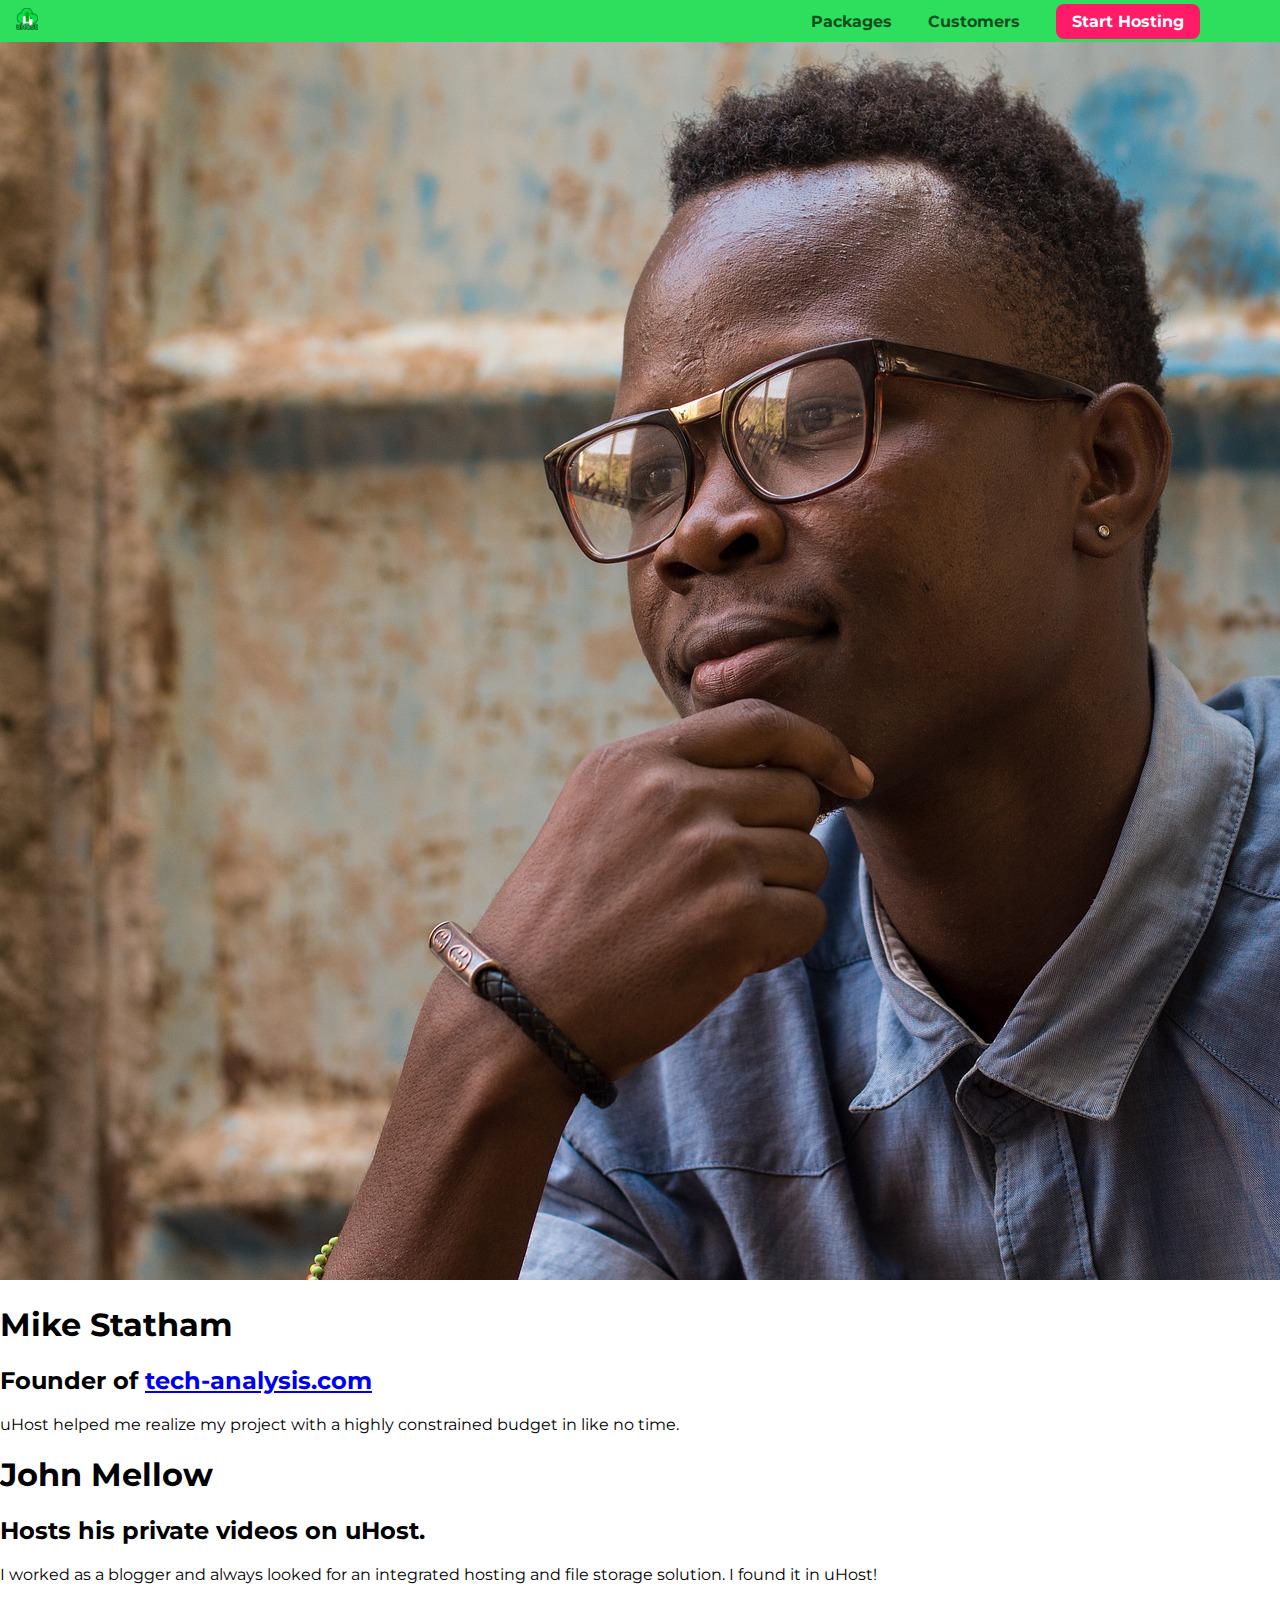
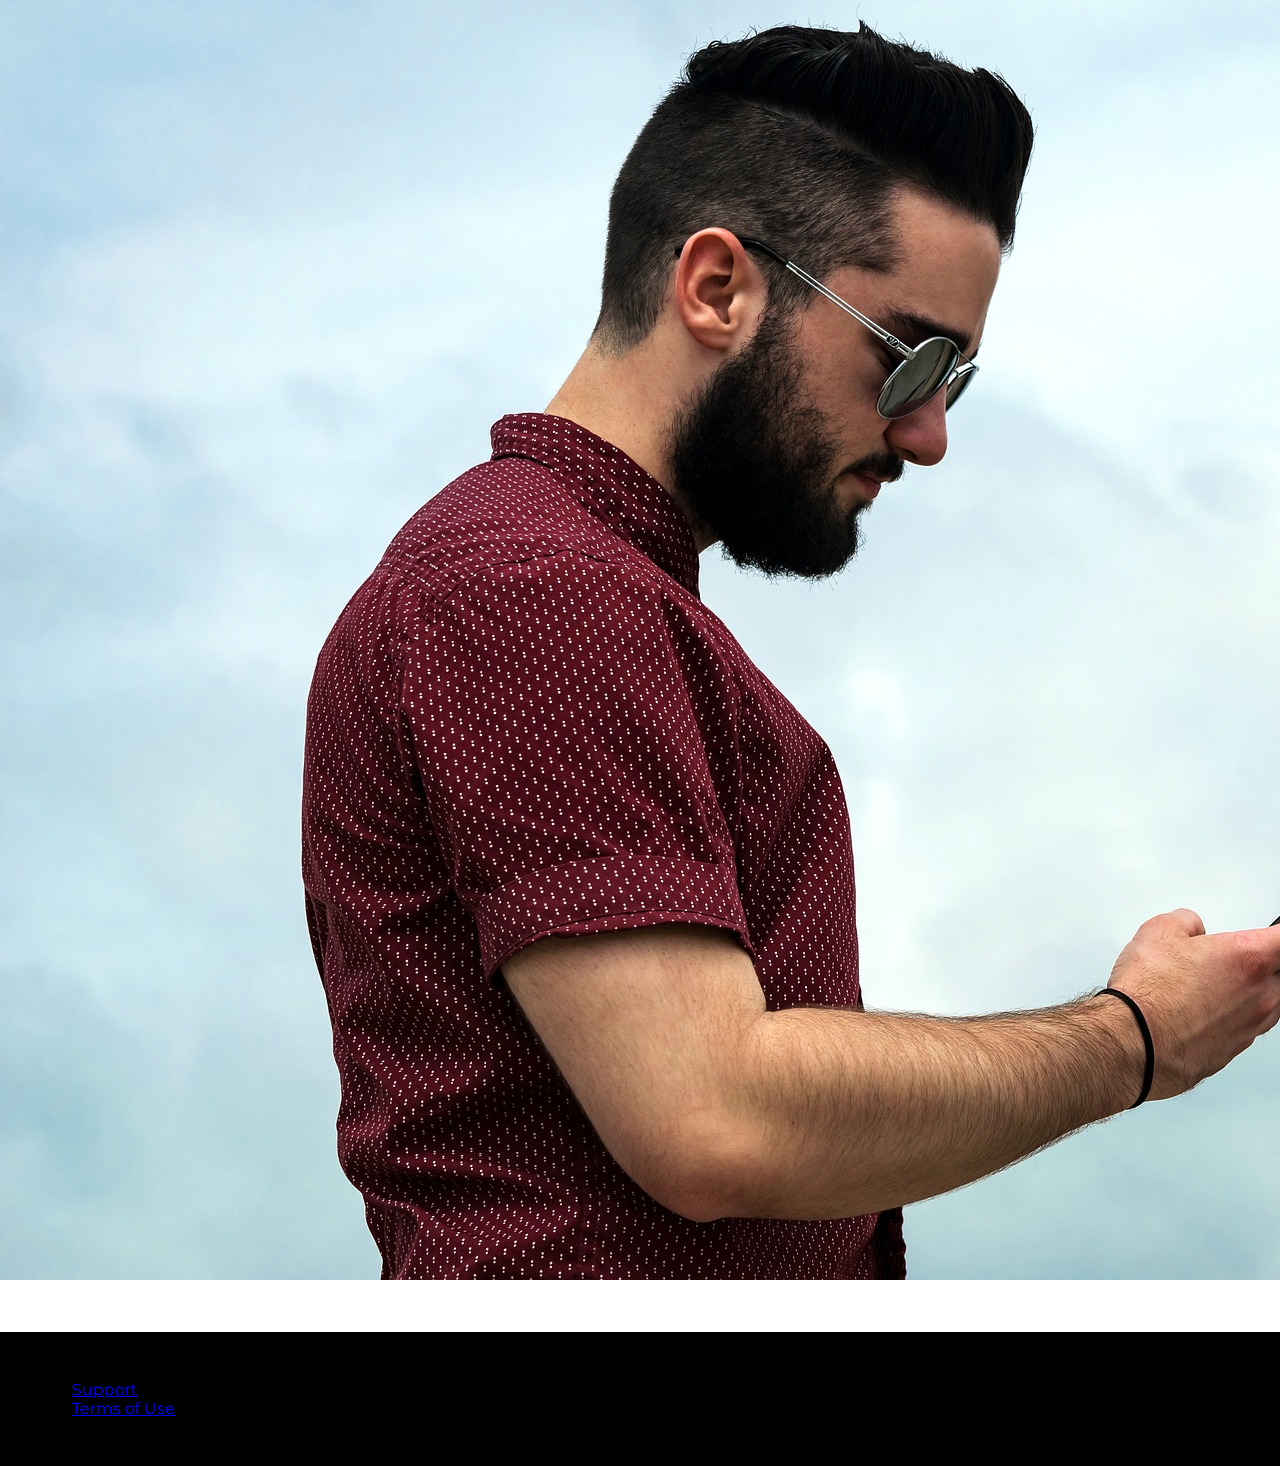
==== customers/index.html @ 9468f101 "Adding the customers page to our website" ====
<!DOCTYPE html>
<html lang="en">
  <head>
    <meta charset="UTF-8" />
    <meta name="viewport" content="width=device-width, initial-scale=1.0" />
    <meta http-equiv="X-UA-Compatible" content="ie=edge" />
    <title>uHost Customers</title>
    <link rel="shortcut icon" href="../favicon.png" />
    <link
      href="https://fonts.googleapis.com/css?family=Anton|Montserrat:400,700"
      rel="stylesheet"
    />
    <link rel="stylesheet" href="../shared.css" />
    <link rel="stylesheet" href="customers.css" />
  </head>

  <body>
    <header class="main-header">
      <div>
        <a href="index.html" class="main-header__brand">
          <img
            src="../images/uhost-icon.png"
            alt="uHost - Your favorite hosting company"
          />
        </a>
      </div>
      <nav class="main-nav">
        <ul class="main-nav__items">
          <li class="main-nav__item">
            <a href="packages/index.html">Packages</a>
          </li>
          <li class="main-nav__item">
            <a href="customers/index.html">Customers</a>
          </li>
          <li class="main-nav__item main-nav__item--cta">
            <a href="start-hosting/index.html">Start Hosting</a>
          </li>
        </ul>
      </nav>
    </header>
    <main>
      <div>
        <div class="testimonial" id="customer-1">
          <div class="testimonial__image-container">
            <img
              src="../images/customer-1.jpg"
              alt="Mike Statham - Customer"
              class="testimonial__image"
            />
          </div>
          <div class="testimonial__info">
            <h1 class="testimonial__name">Mike Statham</h1>
            <h2 class="testimonial__subtitle">
              Founder of
              <a href="tech-analysis.com">tech-analysis.com</a>
            </h2>
            <p class="testimonial__text">
              uHost helped me realize my project with a highly constrained
              budget in like no time.
            </p>
          </div>
        </div>
        <div class="testimonial" id="customer-2">
          <div class="testimonial__info">
            <h1 class="testimonial__name">John Mellow</h1>
            <h2 class="testimonial__subtitle">
              Hosts his private videos on uHost.
            </h2>
            <p class="testimonial__text">
              I worked as a blogger and always looked for an integrated hosting
              and file storage solution. I found it in uHost!
            </p>
          </div>
          <div class="testimonial__image-container">
            <img
              src="../images/customer-2.jpg"
              alt="John Mellow - Customer"
              class="testimonial__image"
            />
          </div>
        </div>
      </div>
    </main>
    <footer class="main-footer">
      <nav>
        <ul>
          <li>
            <a href="#">Support</a>
          </li>
          <li>
            <a href="#">Terms of Use</a>
          </li>
        </ul>
      </nav>
    </footer>
  </body>
</html>
---- shared.css ----
* {
  box-sizing: border-box;
}

body {
  font-family: "Montserrat", sans-serif;
  margin: 0;
}

.main-header {
  width: 100%;
  position: fixed;
  top: 0;
  left: 0;
  background: #2ddf5c;
  padding: 8px 16px;
  z-index: 1;
}

.main-header > div {
  display: inline-block;
  vertical-align: middle;
}

.main-header__brand {
  color: #0e4f1f;
  text-decoration: none;
  font-weight: bold;
  font-size: 22px;
  height: 22px;
  /* width: 20px; */
  display: inline-block;
}

.main-header__brand img {
  height: 100%;
  width: 100%;
}

.main-nav {
  display: inline-block;
  text-align: right;
  width: calc(100% - 74px);
  vertical-align: middle;
}

.main-nav__items {
  margin: 0;
  padding: 0;
  list-style: none;
}

.main-nav__item {
  display: inline-block;
  margin: 0 16px;
}

.main-nav__item a {
  text-decoration: none;
  color: #0e4f1f;
  font-weight: bold;
  padding: 3px 0;
}

.main-nav__item a:hover,
.main-nav__item a:active {
  color: white;
  border-bottom: 5px solid white;
}

.main-nav__item--cta a {
  color: white;
  background: #ff1b68;
  padding: 8px 16px;
  border-radius: 8px;
}

.main-nav__item--cta a:hover,
.main-nav__item--cta a:active {
  color: #ff1b68;
  background: white;
  border: none;
}

.main-footer {
  background: black;
  padding: 32px;
  margin-top: 48px;
}

.main-footer__links {
  list-style: none;
  margin: 0;
  padding: 0;
  text-align: center;
}

.main-footer__link {
  display: inline-block;
  margin: 0 16px;
}

.main-footer__link a {
  color: white;
  text-decoration: none;
}

.main-footer__link a:hover,
.main-footer__link a:active {
  color: #ccc;
}

.button {
  background: #0e4f1f;
  color: white;
  font: inherit;
  border: 1.5px solid #0e4f1f;
  padding: 8px;
  border-radius: 8px;
  font-weight: bold;
  cursor: pointer;
}

.button:hover,
.button:active {
  background: white;
  color: #0e4f1f;
}

.button:focus {
  outline: none;
}
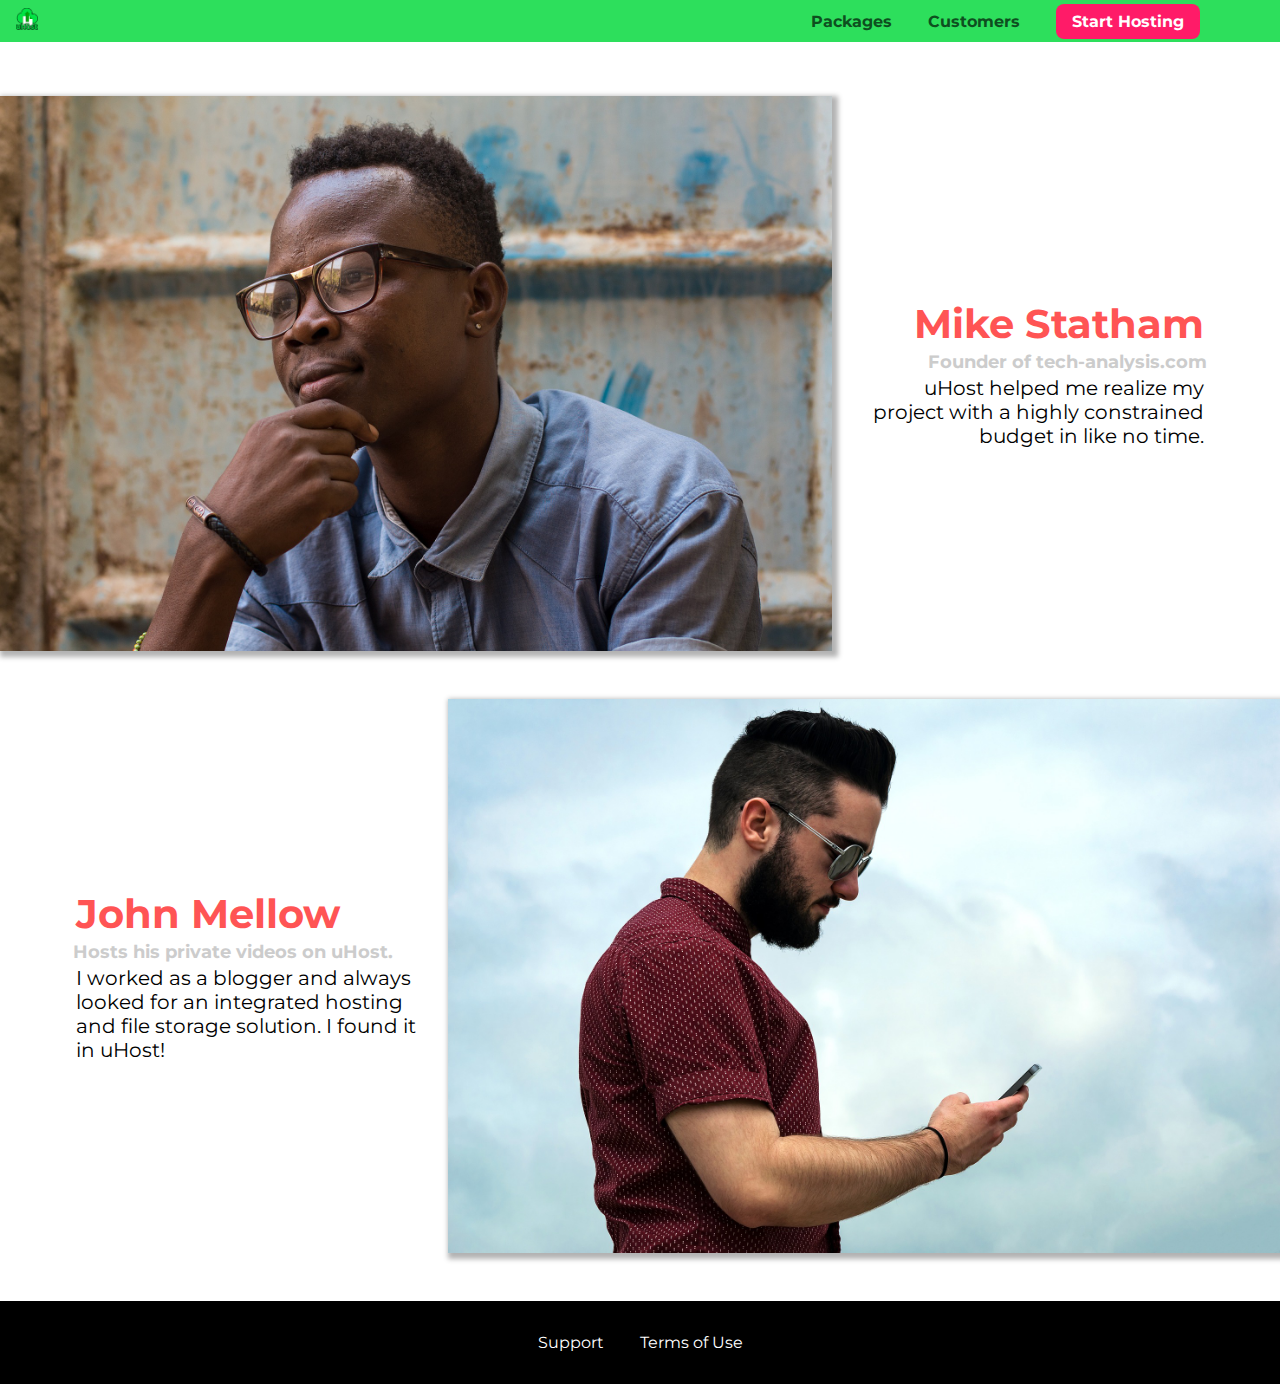
==== commit 7868859d: "Working on the image layout" ====
--- a/customers/index.html
+++ b/customers/index.html
@@ -83,11 +83,11 @@
     </main>
     <footer class="main-footer">
       <nav>
-        <ul>
-          <li>
+        <ul class="main-footer__links">
+          <li class="main-footer__link">
             <a href="#">Support</a>
           </li>
-          <li>
+          <li class="main-footer__link">
             <a href="#">Terms of Use</a>
           </li>
         </ul>
--- a/customers/customers.css
+++ b/customers/customers.css
@@ -0,0 +1,66 @@
+.testimonial {
+  font-size: 20px;
+  margin: 48px 0;
+}
+
+.testimonial__list {
+  width: 80%;
+  margin: auto;
+}
+
+.testimonial:first-of-type {
+  margin-top: 96px;
+}
+
+.testimonial__image-container {
+  width: 65%;
+  display: inline-block;
+  vertical-align: middle;
+  box-shadow: 3px 3px 5px 3px rgba(0, 0, 0, 0.3);
+}
+
+.testimonial__image {
+  width: 100%;
+  vertical-align: top;
+}
+
+.testimonial__info {
+  text-align: right;
+  padding: 14px;
+  display: inline-block;
+  vertical-align: middle;
+  width: 30%;
+}
+
+#customer-2.testimonial {
+  text-align: right;
+}
+
+#customer-2 .testimonial__info {
+  text-align: left;
+}
+
+.testimonial__name {
+  margin: 3px;
+  color: #ff5454;
+}
+
+.testimonial__subtitle {
+  margin: 0;
+  font-size: 18px;
+  color: #ccc;
+}
+
+.testimonial__subtitle a {
+  color: inherit;
+  text-decoration: none;
+}
+
+.testimonial__subtitle a:hover,
+.testimonial__subtitle a:active {
+  color: #7a7a7a;
+}
+
+.testimonial__text {
+  margin: 3px;
+}
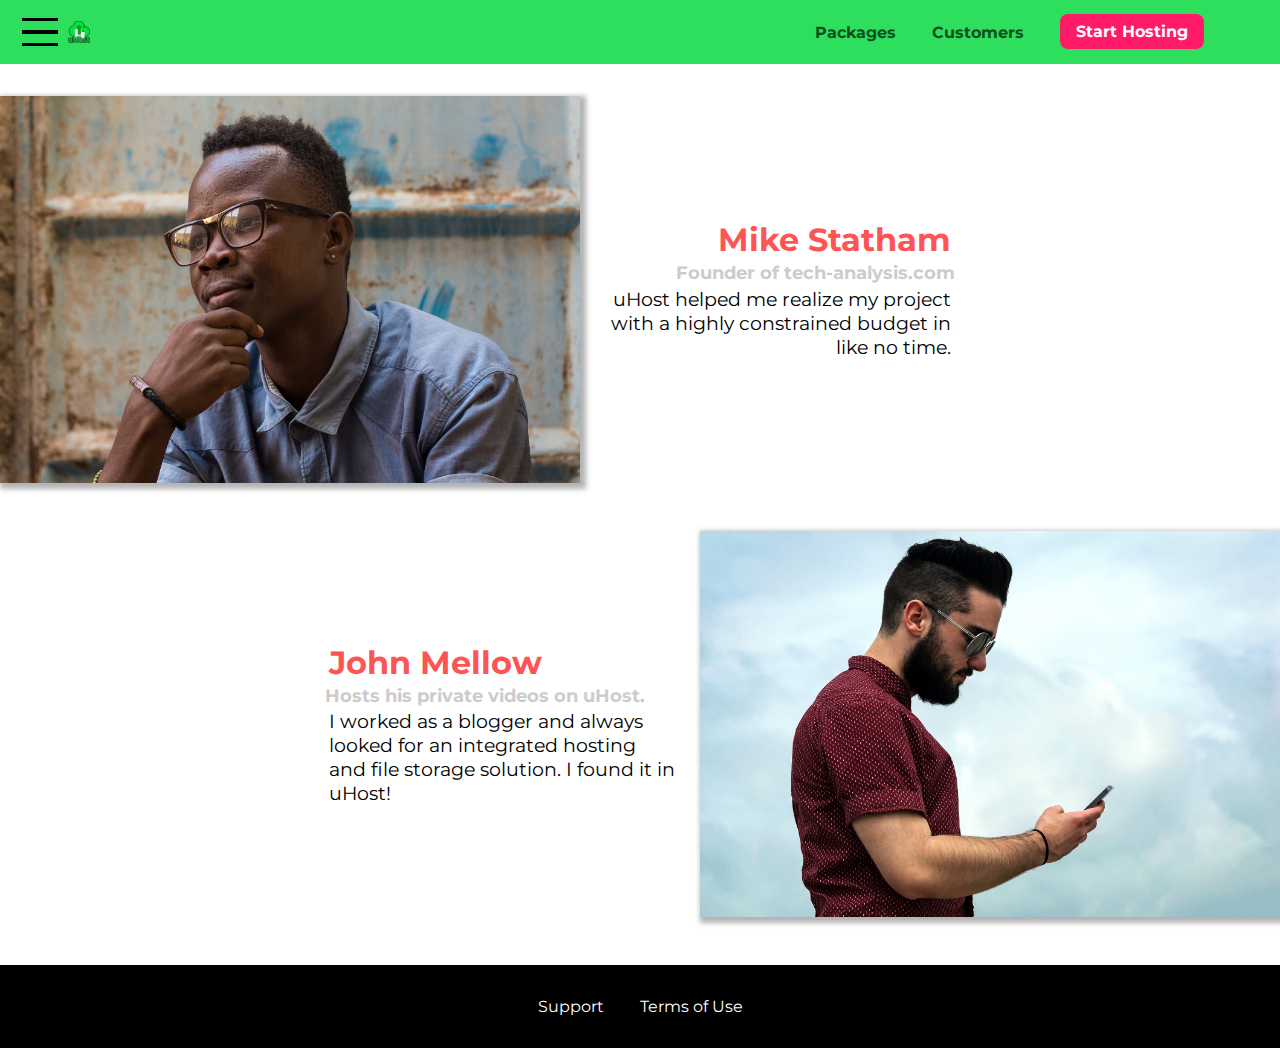
==== commit 91961019: "Cleaning up our code" ====
--- a/customers/index.html
+++ b/customers/index.html
@@ -15,9 +15,15 @@
   </head>
 
   <body>
+    <div class="backdrop"></div>
     <header class="main-header">
       <div>
-        <a href="index.html" class="main-header__brand">
+        <button class="toggle-button">
+          <span class="toggle-button__bar"></span>
+          <span class="toggle-button__bar"></span>
+          <span class="toggle-button__bar"></span>
+        </button>
+        <a href="../index.html" class="main-header__brand">
           <img
             src="../images/uhost-icon.png"
             alt="uHost - Your favorite hosting company"
@@ -27,10 +33,10 @@
       <nav class="main-nav">
         <ul class="main-nav__items">
           <li class="main-nav__item">
-            <a href="packages/index.html">Packages</a>
+            <a href="../packages/index.html">Packages</a>
           </li>
           <li class="main-nav__item">
-            <a href="customers/index.html">Customers</a>
+            <a href="../customers/index.html">Customers</a>
           </li>
           <li class="main-nav__item main-nav__item--cta">
             <a href="start-hosting/index.html">Start Hosting</a>
@@ -38,6 +44,19 @@
         </ul>
       </nav>
     </header>
+    <nav class="mobile-nav">
+      <ul class="mobile-nav__items">
+        <li class="mobile-nav__item">
+          <a href="../packages/index.html">Packages</a>
+        </li>
+        <li class="mobile-nav__item">
+          <a href="index.html">Customers</a>
+        </li>
+        <li class="mobile-nav__item mobile-nav__item--cta">
+          <a href="../start-hosting/index.html">Start Hosting</a>
+        </li>
+      </ul>
+    </nav>
     <main>
       <div>
         <div class="testimonial" id="customer-1">
@@ -93,5 +112,6 @@
         </ul>
       </nav>
     </footer>
+    <script src="../shared.js"></script>
   </body>
 </html>
--- a/shared.css
+++ b/shared.css
@@ -5,6 +5,19 @@
 body {
   font-family: "Montserrat", sans-serif;
   margin: 0;
+  /* overflow-x: hidden;
+  overflow-y: hidden; */
+}
+
+.backdrop {
+  position: fixed;
+  display: none;
+  top: 0;
+  left: 0;
+  z-index: 100;
+  width: 100vw;
+  height: 100vh;
+  background: rgba(0, 0, 0, 0.5);
 }
 
 .main-header {
@@ -13,23 +26,46 @@
   top: 0;
   left: 0;
   background: #2ddf5c;
-  padding: 8px 16px;
+  padding: 0.5rem 1rem;
   z-index: 1;
 }
 
 .main-header > div {
   display: inline-block;
   vertical-align: middle;
+}
+
+.toggle-button {
+  width: 3rem;
+  background: transparent;
+  border: none;
+  cursor: pointer;
+  padding-top: 0;
+  padding-bottom: 0;
+  vertical-align: middle;
+}
+
+.toggle-button:focus {
+  outline: none;
+}
+
+.toggle-button__bar {
+  width: 100%;
+  height: 0.2rem;
+  background: black;
+  display: block;
+  margin: 0.6rem 0;
 }
 
 .main-header__brand {
   color: #0e4f1f;
   text-decoration: none;
   font-weight: bold;
-  font-size: 22px;
-  height: 22px;
+  font-size: 1.38rem;
+  height: 1.38rem;
   /* width: 20px; */
   display: inline-block;
+  vertical-align: middle;
 }
 
 .main-header__brand img {
@@ -40,7 +76,7 @@
 .main-nav {
   display: inline-block;
   text-align: right;
-  width: calc(100% - 74px);
+  width: calc(100% - 122px);
   vertical-align: middle;
 }
 
@@ -52,31 +88,35 @@
 
 .main-nav__item {
   display: inline-block;
-  margin: 0 16px;
-}
-
-.main-nav__item a {
+  margin: 0 1rem;
+}
+
+.main-nav__item a,
+.mobile-nav__item a {
   text-decoration: none;
   color: #0e4f1f;
   font-weight: bold;
-  padding: 3px 0;
+  padding: 0.18rem 0;
 }
 
 .main-nav__item a:hover,
 .main-nav__item a:active {
   color: white;
-  border-bottom: 5px solid white;
-}
-
-.main-nav__item--cta a {
+  border-bottom: 0.3rem solid white;
+}
+
+.main-nav__item--cta a,
+.mobile-nav__item--cta a {
   color: white;
   background: #ff1b68;
-  padding: 8px 16px;
+  padding: 0.5rem 1rem;
   border-radius: 8px;
 }
 
 .main-nav__item--cta a:hover,
-.main-nav__item--cta a:active {
+.main-nav__item--cta a:active,
+.mobile-nav__item--cta a:hover,
+.mobile-nav__item--cta a:active {
   color: #ff1b68;
   background: white;
   border: none;
@@ -84,8 +124,8 @@
 
 .main-footer {
   background: black;
-  padding: 32px;
-  margin-top: 48px;
+  padding: 2rem;
+  margin-top: 3rem;
 }
 
 .main-footer__links {
@@ -97,7 +137,7 @@
 
 .main-footer__link {
   display: inline-block;
-  margin: 0 16px;
+  margin: 0 1rem;
 }
 
 .main-footer__link a {
@@ -110,12 +150,40 @@
   color: #ccc;
 }
 
+.mobile-nav {
+  display: none;
+  position: fixed;
+  z-index: 101;
+  top: 0;
+  left: 0;
+  background: white;
+  width: 80%;
+  height: 100vh;
+}
+
+.mobile-nav__items {
+  width: 90%;
+  height: 100%;
+  list-style: none;
+  margin: 10% auto;
+  padding: 0;
+  text-align: center;
+}
+
+.mobile-nav__item {
+  margin: 1rem 0;
+}
+
+.mobile-nav__item a {
+  font-size: 1.5rem;
+}
+
 .button {
   background: #0e4f1f;
   color: white;
   font: inherit;
   border: 1.5px solid #0e4f1f;
-  padding: 8px;
+  padding: 0.5rem;
   border-radius: 8px;
   font-weight: bold;
   cursor: pointer;
@@ -130,3 +198,7 @@
 .button:focus {
   outline: none;
 }
+
+.open {
+  display: block !important;
+}
--- a/customers/customers.css
+++ b/customers/customers.css
@@ -1,6 +1,6 @@
 .testimonial {
-  font-size: 20px;
-  margin: 48px 0;
+  font-size: 1.2rem;
+  margin: 3rem 0;
 }
 
 .testimonial__list {
@@ -9,11 +9,12 @@
 }
 
 .testimonial:first-of-type {
-  margin-top: 96px;
+  margin-top: 6rem;
 }
 
 .testimonial__image-container {
   width: 65%;
+  max-width: 580px;
   display: inline-block;
   vertical-align: middle;
   box-shadow: 3px 3px 5px 3px rgba(0, 0, 0, 0.3);
@@ -26,7 +27,7 @@
 
 .testimonial__info {
   text-align: right;
-  padding: 14px;
+  padding: 0.9rem;
   display: inline-block;
   vertical-align: middle;
   width: 30%;
@@ -41,13 +42,14 @@
 }
 
 .testimonial__name {
-  margin: 3px;
+  margin: 0.2rem;
   color: #ff5454;
+  font-size: 2rem;
 }
 
 .testimonial__subtitle {
   margin: 0;
-  font-size: 18px;
+  font-size: 1.1rem;
   color: #ccc;
 }
 
@@ -62,5 +64,5 @@
 }
 
 .testimonial__text {
-  margin: 3px;
+  margin: 0.2rem;
 }
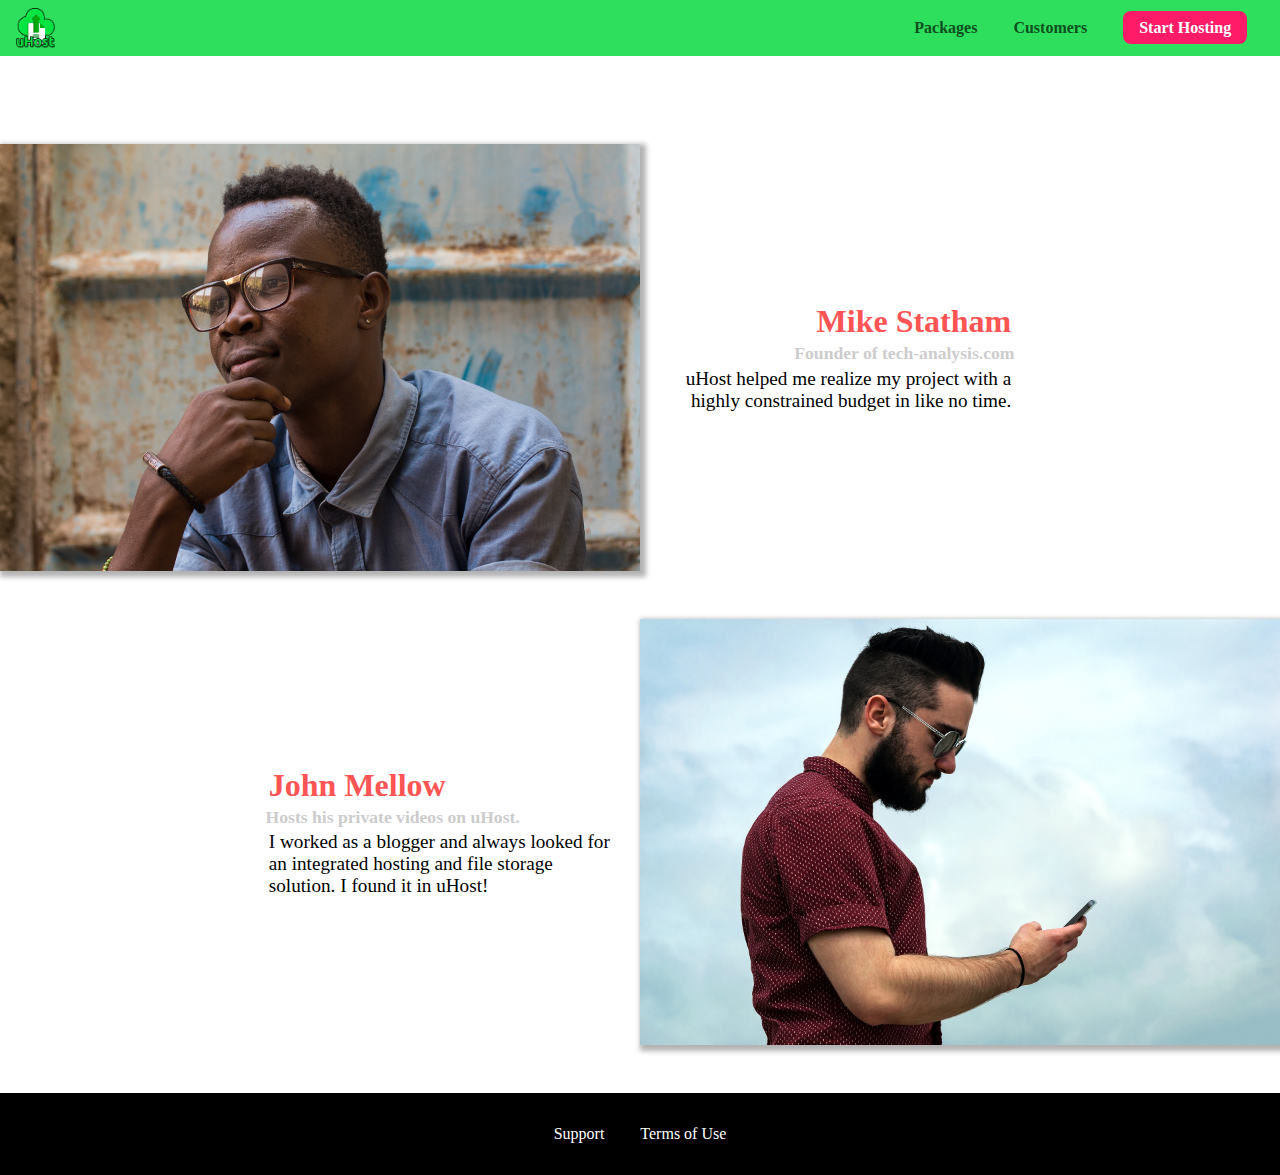
==== commit b0ce821e: "Chapter 12: Working with text and fonts => Using the default font families" ====
--- a/customers/index.html
+++ b/customers/index.html
@@ -39,7 +39,7 @@
             <a href="../customers/index.html">Customers</a>
           </li>
           <li class="main-nav__item main-nav__item--cta">
-            <a href="start-hosting/index.html">Start Hosting</a>
+            <a href="../start-hosting/index.html">Start Hosting</a>
           </li>
         </ul>
       </nav>
--- a/shared.css
+++ b/shared.css
@@ -3,10 +3,13 @@
 }
 
 body {
-  font-family: "Montserrat", sans-serif;
+  /* font-family: "Montserrat", sans-serif; */
   margin: 0;
-  /* overflow-x: hidden;
-  overflow-y: hidden; */
+}
+
+main {
+  min-height: calc(100vh - 3.5rem - 8rem);
+  margin-top: 3.5rem;
 }
 
 .backdrop {
@@ -61,8 +64,7 @@
   color: #0e4f1f;
   text-decoration: none;
   font-weight: bold;
-  font-size: 1.38rem;
-  height: 1.38rem;
+  height: 2.5rem;
   /* width: 20px; */
   display: inline-block;
   vertical-align: middle;
@@ -70,14 +72,11 @@
 
 .main-header__brand img {
   height: 100%;
-  width: 100%;
+  /* width: 100%; */
 }
 
 .main-nav {
-  display: inline-block;
-  text-align: right;
-  width: calc(100% - 122px);
-  vertical-align: middle;
+  display: none;
 }
 
 .main-nav__items {
@@ -96,13 +95,13 @@
   text-decoration: none;
   color: #0e4f1f;
   font-weight: bold;
-  padding: 0.18rem 0;
+  padding: 0.2rem 0;
 }
 
 .main-nav__item a:hover,
 .main-nav__item a:active {
   color: white;
-  border-bottom: 0.3rem solid white;
+  border-bottom: 5px solid white;
 }
 
 .main-nav__item--cta a,
@@ -122,6 +121,19 @@
   border: none;
 }
 
+@media (min-width: 40rem) {
+  .toggle-button {
+    display: none;
+  }
+
+  .main-nav {
+    display: inline-block;
+    text-align: right;
+    width: calc(100% - 44px);
+    vertical-align: middle;
+  }
+}
+
 .main-footer {
   background: black;
   padding: 2rem;
@@ -136,8 +148,8 @@
 }
 
 .main-footer__link {
-  display: inline-block;
-  margin: 0 1rem;
+  display: block;
+  margin: 1rem 0;
 }
 
 .main-footer__link a {
@@ -199,6 +211,20 @@
   outline: none;
 }
 
+.button[disabled] {
+  cursor: not-allowed;
+  border: #a1a1a1;
+  background: #ccc;
+  color: #a1a1a1;
+}
+
 .open {
   display: block !important;
 }
+
+@media (min-width: 40rem) {
+  .main-footer__link {
+    display: inline-block;
+    margin: 0 1rem;
+  }
+}
--- a/customers/customers.css
+++ b/customers/customers.css
@@ -1,22 +1,14 @@
+main {
+  padding-top: 2.5rem;
+}
+
 .testimonial {
   font-size: 1.2rem;
-  margin: 3rem 0;
-}
-
-.testimonial__list {
-  width: 80%;
-  margin: auto;
-}
-
-.testimonial:first-of-type {
-  margin-top: 6rem;
 }
 
 .testimonial__image-container {
-  width: 65%;
-  max-width: 580px;
-  display: inline-block;
-  vertical-align: middle;
+  width: 100%;
+  max-width: 40rem;
   box-shadow: 3px 3px 5px 3px rgba(0, 0, 0, 0.3);
 }
 
@@ -28,9 +20,9 @@
 .testimonial__info {
   text-align: right;
   padding: 0.9rem;
-  display: inline-block;
-  vertical-align: middle;
-  width: 30%;
+  /* display: inline-block; */
+  /* vertical-align: middle;
+  width: 30%; */
 }
 
 #customer-2.testimonial {
@@ -66,3 +58,22 @@
 .testimonial__text {
   margin: 0.2rem;
 }
+
+@media (min-width: 40rem) {
+  .testimonial {
+    margin: 3rem auto;
+    max-width: 1500px;
+  }
+
+  .testimonial__image-container {
+    display: inline-block;
+    vertical-align: middle;
+    width: 66%;
+  }
+
+  .testimonial__info {
+    display: inline-block;
+    vertical-align: middle;
+    width: 30%;
+  }
+}
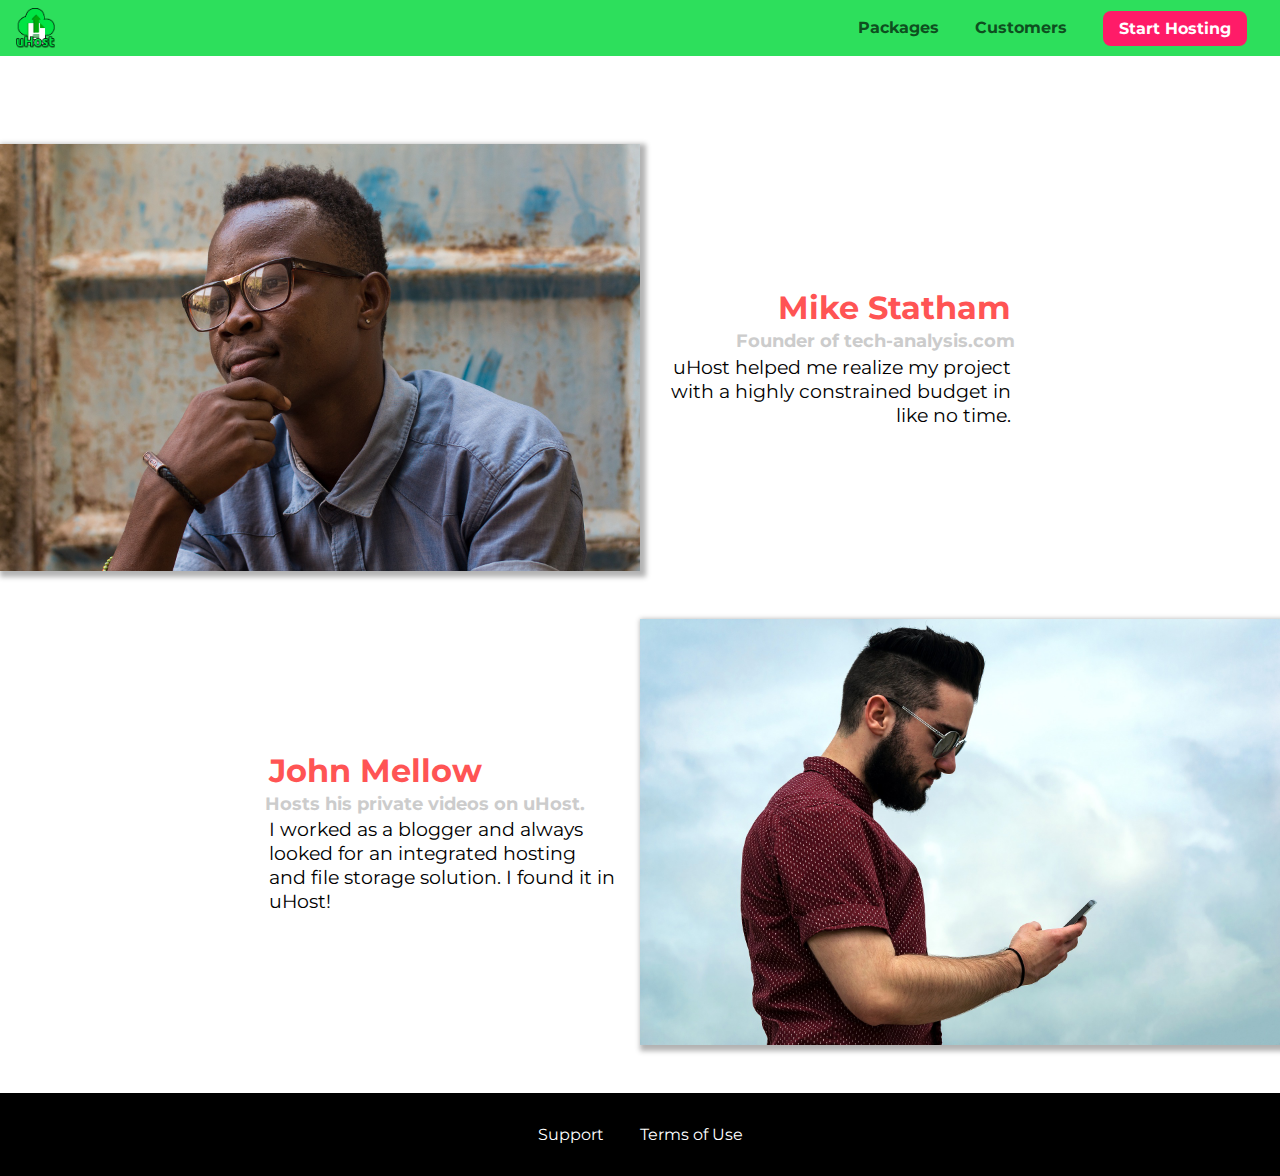
==== commit 7870ea96: "Working with google fonts" ====
--- a/customers/index.html
+++ b/customers/index.html
@@ -6,10 +6,6 @@
     <meta http-equiv="X-UA-Compatible" content="ie=edge" />
     <title>uHost Customers</title>
     <link rel="shortcut icon" href="../favicon.png" />
-    <link
-      href="https://fonts.googleapis.com/css?family=Anton|Montserrat:400,700"
-      rel="stylesheet"
-    />
     <link rel="stylesheet" href="../shared.css" />
     <link rel="stylesheet" href="customers.css" />
   </head>
--- a/shared.css
+++ b/shared.css
@@ -1,9 +1,11 @@
+@import url("https://fonts.googleapis.com/css2?family=Anton&family=Montserrat:ital,wght@0,100..900;1,100..900&family=Roboto:ital,wght@0,100..900;1,100..900&display=swap");
+
 * {
   box-sizing: border-box;
 }
 
 body {
-  /* font-family: "Montserrat", sans-serif; */
+  font-family: "Montserrat", sans-serif;
   margin: 0;
 }
 
